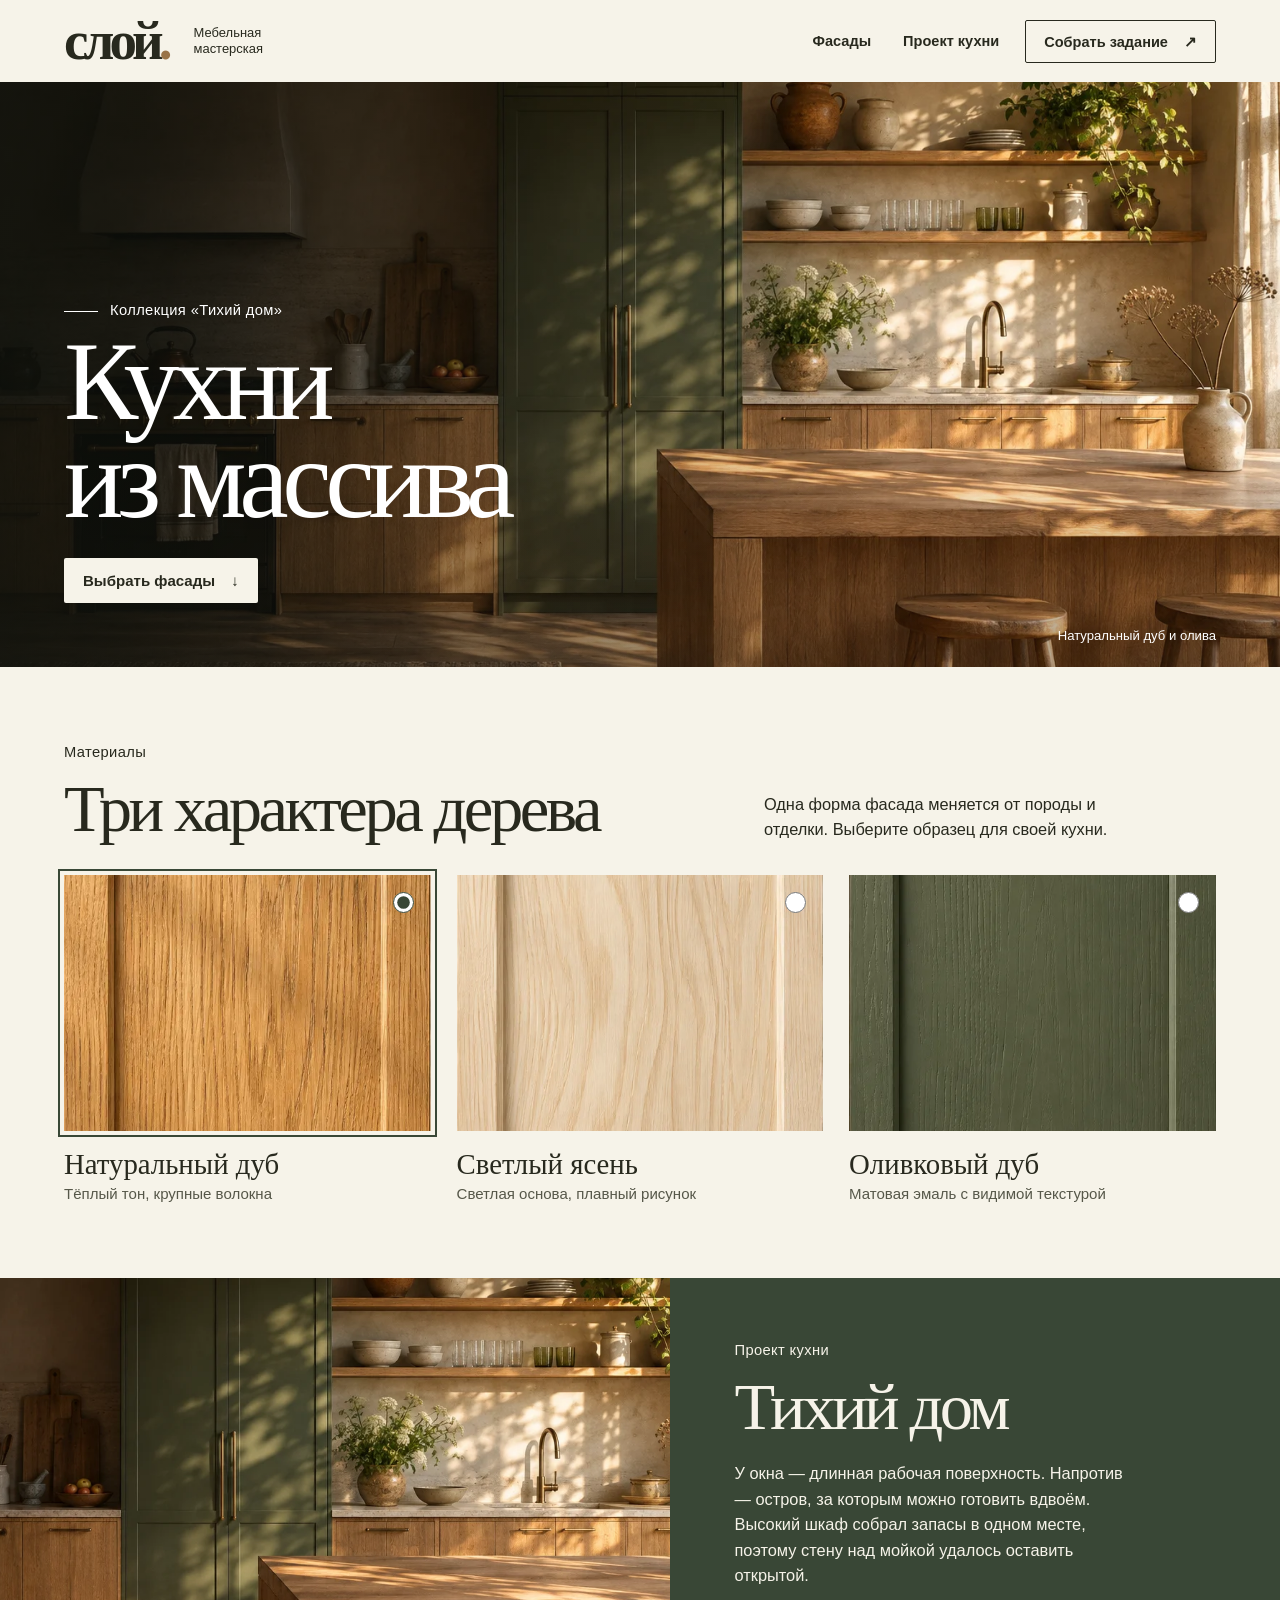
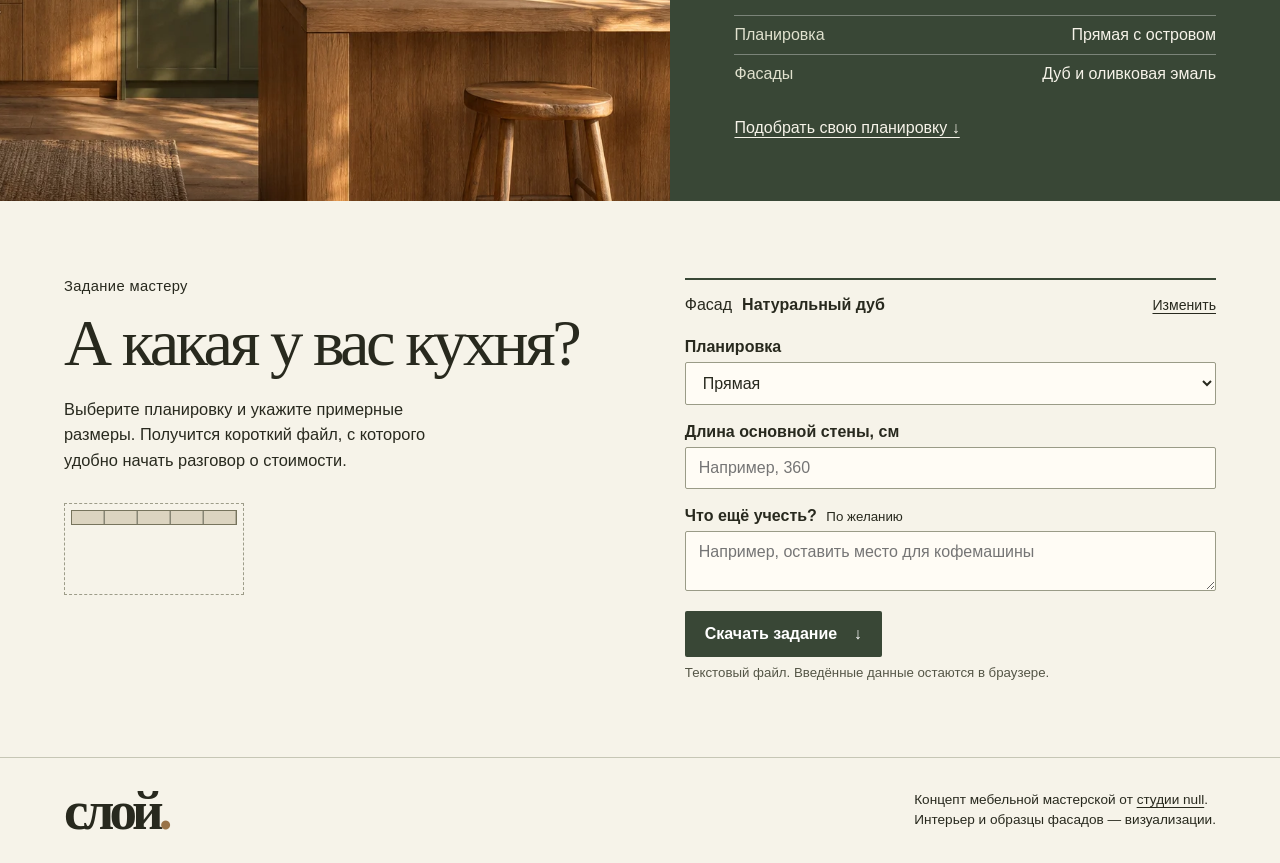
==== sloy/index.html @ 6d9f5748 "Publish Sloy kitchen workshop and link it from the null portfolio" ====
<!doctype html>
<html lang="ru"><head><meta charset="utf-8"><meta name="viewport" content="width=device-width, initial-scale=1"><meta name="theme-color" content="#f6f3e9"><title>Слой — кухни из массива на заказ</title><link rel="stylesheet" href="style.css"><script defer src="brief.js"></script></head>
<body><a class="skip" href="#main">К содержанию</a>
<header><a class="mark" href="#main" aria-label="Слой, главная">слой<span>.</span></a><span class="mast-label">Мебельная мастерская</span><nav aria-label="Разделы сайта"><a href="#fronts">Фасады</a><a href="#project">Проект кухни</a></nav><a class="mast-action" href="#brief">Собрать задание <span aria-hidden="true">↗</span></a></header>
<main id="main"><section class="hero" aria-labelledby="hero-title"><img src="assets/kitchen.webp" alt="Кухня с дубовым островом, оливковым шкафом и открытой полкой" width="1536" height="1024" fetchpriority="high">
<div class="hero-copy"><p class="hero-credit">Коллекция «Тихий дом»</p><h1 id="hero-title">Кухни<br>из массива</h1><a class="hero-link" href="#fronts">Выбрать фасады <span aria-hidden="true">↓</span></a></div><div class="photo-caption">Натуральный дуб и олива</div></section>
<section id="fronts" class="materials"><div class="section-intro"><div><p class="overline">Материалы</p><h2>Три характера дерева</h2></div><p>Одна форма фасада меняется от породы и отделки. Выберите образец для своей кухни.</p></div>
<fieldset class="swatches"><legend class="sr">Фасад для вашего проекта</legend>
<label><input type="radio" name="front" value="Натуральный дуб" checked><span class="sample oak"></span><span class="swatch-title">Натуральный дуб</span><span class="desc">Тёплый тон, крупные волокна</span></label>
<label><input type="radio" name="front" value="Светлый ясень"><span class="sample ash"></span><span class="swatch-title">Светлый ясень</span><span class="desc">Светлая основа, плавный рисунок</span></label>
<label><input type="radio" name="front" value="Оливковый дуб"><span class="sample olive"></span><span class="swatch-title">Оливковый дуб</span><span class="desc">Матовая эмаль с видимой текстурой</span></label>
</fieldset></section>
<section id="project" class="project"><div class="detail-photo" role="img" aria-label="Сочетание дубовой столешницы острова и окрашенного высокого шкафа"></div><div class="project-copy"><p class="overline">Проект кухни</p><h2>Тихий дом</h2><p>У окна — длинная рабочая поверхность. Напротив — остров, за которым можно готовить вдвоём. Высокий шкаф собрал запасы в одном месте, поэтому стену над мойкой удалось оставить открытой.</p><dl><div><dt>Планировка</dt><dd>Прямая с островом</dd></div><div><dt>Фасады</dt><dd>Дуб и оливковая эмаль</dd></div></dl><a href="#brief">Подобрать свою планировку ↓</a></div></section>
<section id="brief" class="brief"><div class="brief-copy"><p class="overline">Задание мастеру</p><h2>А какая у вас кухня?</h2><p>Выберите планировку и укажите примерные размеры. Получится короткий файл, с которого удобно начать разговор о стоимости.</p><div class="plan" aria-hidden="true" data-layout="straight"><i></i><b></b><em></em></div></div>
<form id="kitchen-form"><p class="picked">Фасад <strong id="picked">Натуральный дуб</strong> <a href="#fronts">Изменить</a></p>
<label for="layout">Планировка</label><select id="layout"><option value="straight">Прямая</option><option value="corner">Угловая</option><option value="island">Прямая с островом</option></select>
<label for="length">Длина основной стены, см</label><input id="length" type="number" inputmode="numeric" required min="1" max="9999" step="1" placeholder="Например, 360">
<div id="extra-field" hidden><label for="extra" id="extra-label">Длина второй стены, см</label><input type="number" id="extra" min="1" max="9999" step="1" inputmode="numeric"></div>
<label for="notes">Что ещё учесть? <small>По желанию</small></label><textarea id="notes" maxlength="1500" rows="2" placeholder="Например, оставить место для кофемашины"></textarea>
<button type="submit">Скачать задание <span aria-hidden="true">↓</span></button><small>Текстовый файл. Введённые данные остаются в браузере.</small><p id="status" role="status"></p></form></section></main>
<footer><a class="mark" href="#main">слой<span>.</span></a><p>Концепт мебельной мастерской от <a href="https://yzotop.github.io/null-studio/#sloy">студии null</a>.<br>Интерьер и образцы фасадов — визуализации.</p></footer></body></html>
---- sloy/style.css ----
:root{--paper:#f6f3e9;--ink:#28291e;--green:#394736;--line:#c6c6b5;--side:clamp(20px,5vw,88px);font-family:"Avenir Next","Segoe UI",Arial,sans-serif;color:var(--ink);background:var(--paper)}
*{box-sizing:border-box}body{margin:0}a{color:inherit;text-underline-offset:.24em}.sr,.skip:not(:focus){position:absolute;width:1px;height:1px;overflow:hidden;clip-path:inset(50%)}.skip:focus{position:fixed;background:white;z-index:10;padding:16px}
:focus-visible{outline:3px solid #bf5527;outline-offset:4px}
header,footer{display:flex;align-items:center;gap:26px;padding:14px var(--side)}
header{min-height:82px}.mark,.hero h1,h2,.swatch-title{font-family:"Iowan Old Style","PT Serif",Georgia,serif}
.mark{font-size:clamp(42px,4.3vw,61px);font-weight:700;line-height:.83;text-decoration:none;letter-spacing:-.09em}.mark span{color:#997347}
.mast-label{font-size:.81rem;max-width:95px;line-height:1.2}nav{margin-left:auto;display:flex;gap:clamp(16px,2.5vw,40px)}nav a,.mast-action{font-size:.91rem;font-weight:600;text-decoration:none}
.mast-action{padding:12px 18px;border:1px solid var(--ink);border-radius:2px}.mast-action span,.hero-link span,button span{margin-left:12px}nav a:hover,.mast-action:hover{text-decoration:underline}
.hero{height:clamp(480px,65vh,800px);position:relative;isolation:isolate;overflow:hidden;color:white;background:#514435}
.hero img{position:absolute;z-index:-2;width:100%;height:100%;object-fit:cover;object-position:center 57%}
.hero::before{content:"";position:absolute;inset:0;z-index:-1;background:linear-gradient(90deg,#12150fb3,transparent 68%),linear-gradient(0deg,#13120e55,transparent 35%)}
.hero-copy{height:100%;display:flex;flex-direction:column;align-items:flex-start;justify-content:flex-end;padding:40px var(--side) clamp(35px,5vw,75px)}
.hero-credit,.overline{font-size:.92rem;letter-spacing:.025em;margin:0 0 15px}.hero-credit::before{content:"";display:inline-block;width:34px;height:1px;background:currentColor;vertical-align:middle;margin-right:12px}
.hero h1{font-size:clamp(75px,8.7vw,143px);font-weight:450;line-height:.88;letter-spacing:-.058em;margin:0 0 29px}
.hero-link{background:var(--paper);color:var(--ink);font-size:.94rem;font-weight:650;text-decoration:none;padding:14px 19px;border-radius:2px}
.photo-caption{position:absolute;bottom:24px;right:var(--side);font-size:.82rem}
.materials,.brief{padding:clamp(52px,6vw,90px) var(--side)}.section-intro,.brief{display:grid;grid-template-columns:1.35fr 1fr;align-items:end;gap:7vw}
h2{font-size:clamp(42px,5.2vw,82px);line-height:1.02;letter-spacing:-.052em;font-weight:450;margin:0}
.section-intro>p,.project-copy>p:not(.overline),.brief-copy>p:not(.overline){font-size:clamp(16px,1.28vw,20px);line-height:1.56;max-width:43ch;margin:0}
.swatches{padding:0;border:0;display:grid;grid-template-columns:repeat(3,minmax(0,1fr));gap:clamp(12px,2vw,36px);margin:32px 0 0;min-width:0}.swatches label{position:relative;cursor:pointer}
.swatches input{position:absolute;right:14px;top:14px;width:21px;height:21px;accent-color:var(--green);z-index:1}
.sample{display:block;height:clamp(150px,20vw,335px);background-image:url(assets/fronts.webp);background-size:300% auto;background-repeat:no-repeat;background-color:#c9a579}
.oak{background-position:left 39%}.ash{background-position:center 39%}.olive{background-position:right 39%}
.swatches input:checked+.sample{outline:2px solid var(--green);outline-offset:4px}.swatch-title,.desc{display:block}.swatch-title{font-size:clamp(23px,2.25vw,37px);line-height:1.14;margin:17px 0 4px}.desc{font-size:.94rem;color:#565749}
.project{display:grid;grid-template-columns:1.1fr 1fr;background:var(--green);color:var(--paper)}.detail-photo{background:url(assets/kitchen.webp) 71% 80% / 165% auto no-repeat;background-color:#8c795b;min-height:430px}
.project-copy{padding:clamp(35px,5vw,90px)}.project-copy h2,.brief-copy h2{margin-bottom:20px}
dl{margin:26px 0}dl div{border-top:1px solid #ffffff55;padding:10px 0;display:flex;align-items:baseline;justify-content:space-between;gap:10px}dt{color:#e0e1ce}dd{margin:0;text-align:right}
.brief{align-items:start;grid-template-columns:1fr 1fr}.plan{width:180px;height:92px;margin:30px 0 0;border:1px dashed #9d9c89;position:relative}.plan i,.plan b,.plan em{position:absolute;background:#c9bd9f;border:1px solid #77745d}.plan i{top:6px;left:6px;right:6px;height:15px;background:repeating-linear-gradient(90deg,#dcd4c0 0 31px,#888675 32px 33px)}.plan b,.plan em{display:none}.plan[data-layout=corner] b{display:block;top:20px;left:6px;width:17px;height:60px}.plan[data-layout=island] em{display:block;top:46px;left:50px;width:80px;height:23px}
form{border-top:2px solid var(--green);padding-top:16px}.picked{display:flex;align-items:baseline;gap:10px;flex-wrap:wrap;margin:0 0 24px}.picked a{margin-left:auto;font-size:.88rem}
form label{display:block;font-weight:600;margin:18px 0 6px}form label small{margin-left:5px;font-weight:400}input,select,textarea,button{font:inherit}form input,select,textarea{width:100%;padding:11px 13px;background:#fffcf5;color:var(--ink);border:1px solid #9a9b87;border-radius:2px}textarea{resize:vertical}button{border:0;border-radius:2px;background:var(--green);color:white;padding:14px 20px;cursor:pointer;font-weight:600;margin:16px 0 8px}form>small{display:block;font-size:.83rem;color:#555647}#status:empty{display:none}
footer{justify-content:space-between;border-top:1px solid var(--line);padding-block:30px}footer p{margin:0;font-size:.85rem;line-height:1.5}
@media(max-width:760px){header{min-height:65px;gap:14px}.mast-action{margin-left:auto}nav{display:none}.hero{height:clamp(440px,62svh,540px)}.hero-copy{padding-bottom:42px}.hero img{object-position:52% center}.photo-caption{display:none}.section-intro,.project,.brief{grid-template-columns:1fr;gap:18px}.swatches{gap:12px}.swatch-title{font-size:22px}.desc{font-size:.83rem}.project{gap:0}.detail-photo{min-height:280px}.project-copy{padding:32px var(--side)}.brief{gap:26px}.plan{display:none}.section-intro>p{max-width:50ch}}
@media(max-width:520px){.swatches{grid-template-columns:1fr;gap:22px}.swatches label{display:grid;grid-template-columns:99px 1fr;column-gap:18px;align-content:center;align-items:center;min-height:92px;padding-right:32px}.sample{height:90px;grid-row:1/3;background-size:300% auto}.swatch-title{align-self:end;margin:0 0 5px}.desc{align-self:start}.swatches input{right:1px;top:34px;margin:0}.mast-label{max-width:80px;font-size:.7rem}.mast-action{padding:10px;font-size:.8rem}.mast-action span{margin-left:2px}footer{align-items:start;gap:20px}footer p{font-size:.74rem}}
@media(max-width:350px){.mast-label{display:none}.hero h1{font-size:66px}}
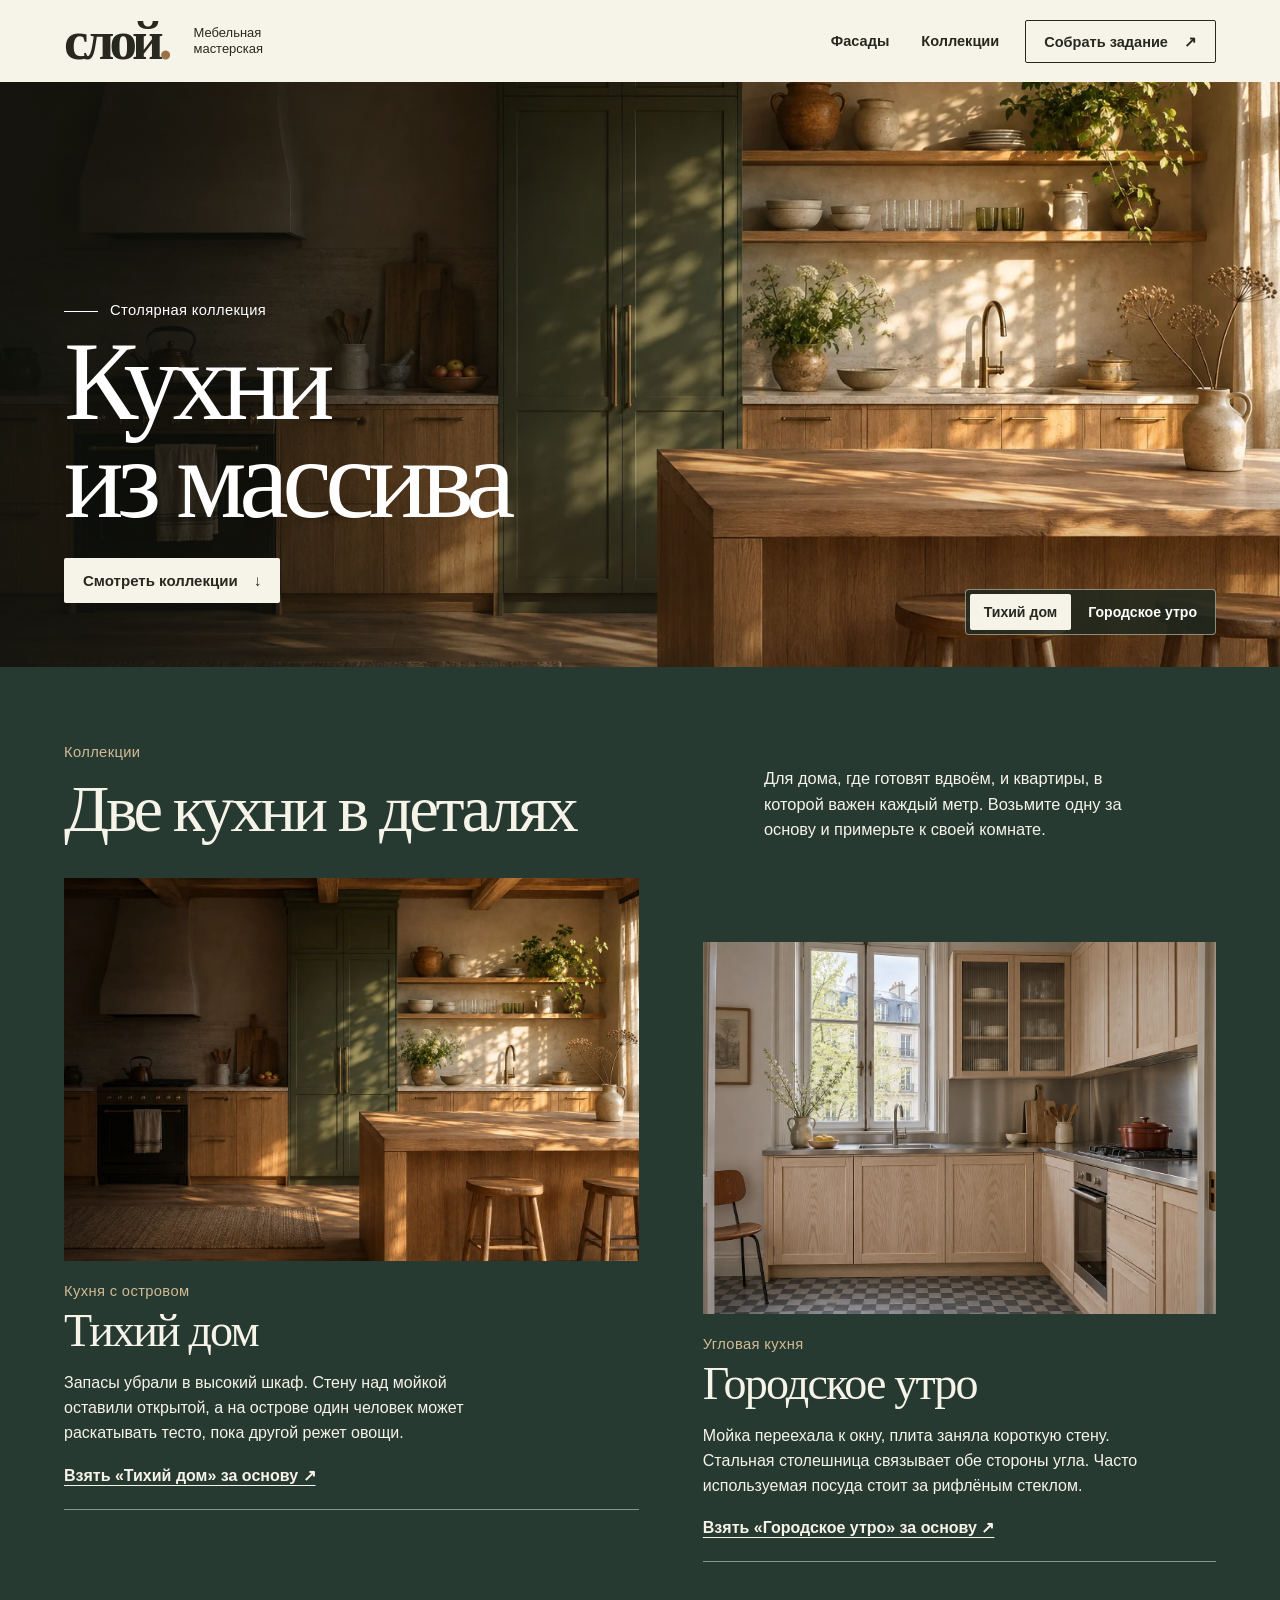
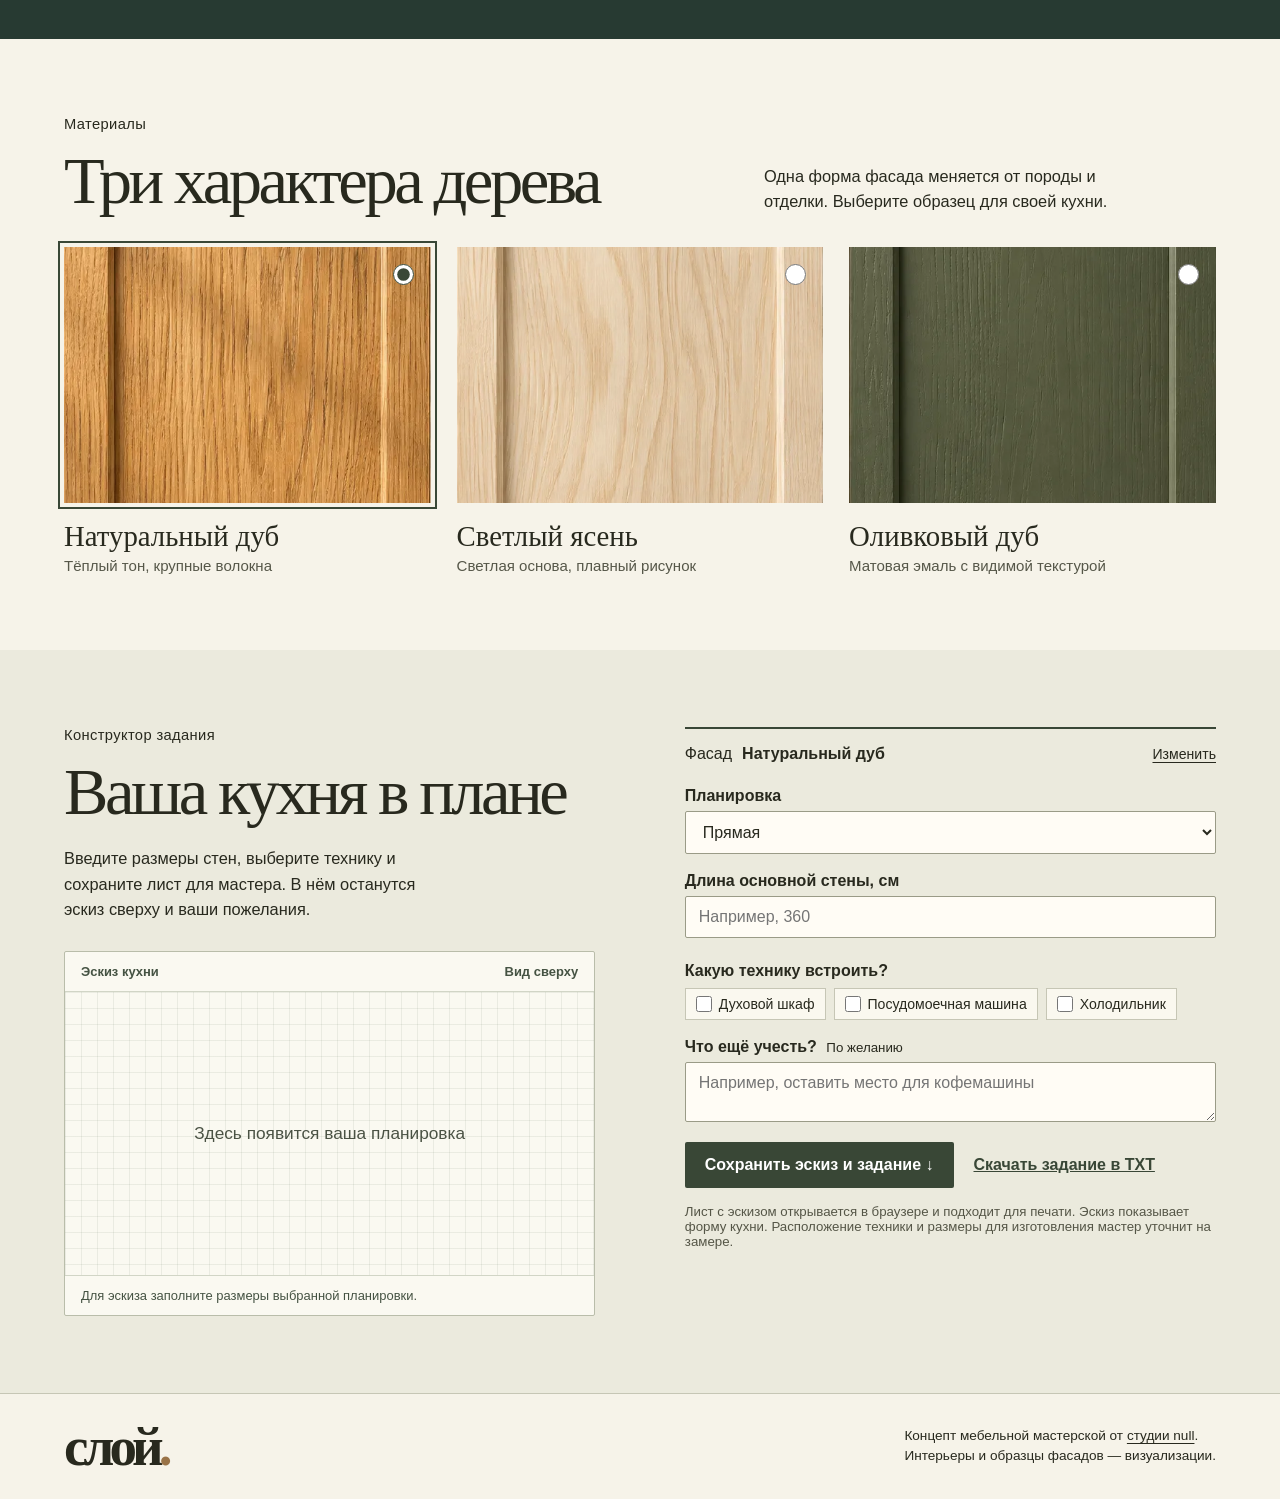
==== commit 799d623a: "Publish Sloy collections and interactive kitchen sketches" ====
--- a/sloy/index.html
+++ b/sloy/index.html
@@ -1,21 +1,39 @@
 <!doctype html>
-<html lang="ru"><head><meta charset="utf-8"><meta name="viewport" content="width=device-width, initial-scale=1"><meta name="theme-color" content="#f6f3e9"><title>Слой — кухни из массива на заказ</title><link rel="stylesheet" href="style.css"><script defer src="brief.js"></script></head>
+<html lang="ru"><head><meta charset="utf-8"><meta name="viewport" content="width=device-width, initial-scale=1"><meta name="theme-color" content="#f6f3e9"><title>Слой — кухни из массива на заказ</title><link rel="stylesheet" href="style.css?v=2"><script defer src="brief.js?v=2"></script></head>
 <body><a class="skip" href="#main">К содержанию</a>
-<header><a class="mark" href="#main" aria-label="Слой, главная">слой<span>.</span></a><span class="mast-label">Мебельная мастерская</span><nav aria-label="Разделы сайта"><a href="#fronts">Фасады</a><a href="#project">Проект кухни</a></nav><a class="mast-action" href="#brief">Собрать задание <span aria-hidden="true">↗</span></a></header>
+<header><a class="mark" href="#main" aria-label="Слой, главная">слой<span>.</span></a><span class="mast-label">Мебельная мастерская</span><nav aria-label="Разделы сайта"><a href="#fronts">Фасады</a><a href="#project">Коллекции</a></nav><a class="mast-action" href="#brief">Собрать задание <span aria-hidden="true">↗</span></a></header>
 <main id="main"><section class="hero" aria-labelledby="hero-title"><img src="assets/kitchen.webp" alt="Кухня с дубовым островом, оливковым шкафом и открытой полкой" width="1536" height="1024" fetchpriority="high">
-<div class="hero-copy"><p class="hero-credit">Коллекция «Тихий дом»</p><h1 id="hero-title">Кухни<br>из массива</h1><a class="hero-link" href="#fronts">Выбрать фасады <span aria-hidden="true">↓</span></a></div><div class="photo-caption">Натуральный дуб и олива</div></section>
+<div class="hero-copy"><p class="hero-credit">Столярная коллекция</p><h1 id="hero-title">Кухни<br>из массива</h1>
+<a class="hero-link" href="#project">Смотреть коллекции <span aria-hidden="true">↓</span></a></div>
+<div class="photo-switch" role="group" aria-label="Интерьер на обложке">
+<button type="button" data-view="country" aria-pressed="true">Тихий дом</button>
+<button type="button" data-view="city" aria-pressed="false">Городское утро</button></div></section>
+<section id="project" class="lookbook"><div class="section-intro"><div><p class="overline">Коллекции</p><h2>Две кухни в деталях</h2></div><p>Для дома, где готовят вдвоём, и квартиры, в которой важен каждый метр. Возьмите одну за основу и примерьте к своей комнате.</p></div>
+<div class="folios">
+<article class="folio" data-project="country" data-layout="island" data-finish="Натуральный дуб" data-wall="420" data-return="180">
+<img src="assets/kitchen.webp" loading="lazy" width="1536" height="1024" alt="Длинная дубовая кухня с островом и высоким оливковым шкафом">
+<div class="folio-copy"><p class="overline">Кухня с островом</p><h3>Тихий дом</h3><p>Запасы убрали в высокий шкаф. Стену над мойкой оставили открытой, а на острове один человек может раскатывать тесто, пока другой режет овощи.</p><a class="use-project" href="#brief">Взять «Тихий дом» за основу ↗</a></div></article>
+<article class="folio" data-project="city" data-layout="corner" data-finish="Светлый ясень" data-wall="280" data-return="190">
+<img src="assets/city.webp" loading="lazy" width="1536" height="1024" alt="Угловая кухня из светлого ясеня со стальной столешницей и мойкой у окна">
+<div class="folio-copy"><p class="overline">Угловая кухня</p><h3>Городское утро</h3><p>Мойка переехала к окну, плита заняла короткую стену. Стальная столешница связывает обе стороны угла. Часто используемая посуда стоит за рифлёным стеклом.</p><a class="use-project" href="#brief">Взять «Городское утро» за основу ↗</a></div></article>
+</div></section>
 <section id="fronts" class="materials"><div class="section-intro"><div><p class="overline">Материалы</p><h2>Три характера дерева</h2></div><p>Одна форма фасада меняется от породы и отделки. Выберите образец для своей кухни.</p></div>
 <fieldset class="swatches"><legend class="sr">Фасад для вашего проекта</legend>
 <label><input type="radio" name="front" value="Натуральный дуб" checked><span class="sample oak"></span><span class="swatch-title">Натуральный дуб</span><span class="desc">Тёплый тон, крупные волокна</span></label>
 <label><input type="radio" name="front" value="Светлый ясень"><span class="sample ash"></span><span class="swatch-title">Светлый ясень</span><span class="desc">Светлая основа, плавный рисунок</span></label>
 <label><input type="radio" name="front" value="Оливковый дуб"><span class="sample olive"></span><span class="swatch-title">Оливковый дуб</span><span class="desc">Матовая эмаль с видимой текстурой</span></label>
 </fieldset></section>
-<section id="project" class="project"><div class="detail-photo" role="img" aria-label="Сочетание дубовой столешницы острова и окрашенного высокого шкафа"></div><div class="project-copy"><p class="overline">Проект кухни</p><h2>Тихий дом</h2><p>У окна — длинная рабочая поверхность. Напротив — остров, за которым можно готовить вдвоём. Высокий шкаф собрал запасы в одном месте, поэтому стену над мойкой удалось оставить открытой.</p><dl><div><dt>Планировка</dt><dd>Прямая с островом</dd></div><div><dt>Фасады</dt><dd>Дуб и оливковая эмаль</dd></div></dl><a href="#brief">Подобрать свою планировку ↓</a></div></section>
-<section id="brief" class="brief"><div class="brief-copy"><p class="overline">Задание мастеру</p><h2>А какая у вас кухня?</h2><p>Выберите планировку и укажите примерные размеры. Получится короткий файл, с которого удобно начать разговор о стоимости.</p><div class="plan" aria-hidden="true" data-layout="straight"><i></i><b></b><em></em></div></div>
-<form id="kitchen-form"><p class="picked">Фасад <strong id="picked">Натуральный дуб</strong> <a href="#fronts">Изменить</a></p>
+<section id="brief" class="brief"><div class="brief-copy"><p class="overline">Конструктор задания</p><h2>Ваша кухня в плане</h2><p>Введите размеры стен, выберите технику и сохраните лист для мастера. В нём останутся эскиз сверху и ваши пожелания.</p>
+<figure class="drawing" id="sketch"><div class="drawing-head"><span>Эскиз кухни</span><span>Вид сверху</span></div>
+<svg id="drawing" viewBox="0 0 460 246" xmlns="http://www.w3.org/2000/svg" role="img" aria-label="Схема выбранной планировки"></svg><figcaption id="plan-caption">Введите длину основной стены.</figcaption></figure></div>
+<form id="kitchen-form"><p id="origin" hidden></p><p class="picked">Фасад <strong id="picked">Натуральный дуб</strong> <a href="#fronts">Изменить</a></p>
 <label for="layout">Планировка</label><select id="layout"><option value="straight">Прямая</option><option value="corner">Угловая</option><option value="island">Прямая с островом</option></select>
 <label for="length">Длина основной стены, см</label><input id="length" type="number" inputmode="numeric" required min="1" max="9999" step="1" placeholder="Например, 360">
 <div id="extra-field" hidden><label for="extra" id="extra-label">Длина второй стены, см</label><input type="number" id="extra" min="1" max="9999" step="1" inputmode="numeric"></div>
+<fieldset class="equipment"><legend>Какую технику встроить?</legend>
+<label><input type="checkbox" name="equipment" value="Духовой шкаф">Духовой шкаф</label>
+<label><input type="checkbox" name="equipment" value="Посудомоечная машина">Посудомоечная машина</label>
+<label><input type="checkbox" name="equipment" value="Холодильник">Холодильник</label></fieldset>
 <label for="notes">Что ещё учесть? <small>По желанию</small></label><textarea id="notes" maxlength="1500" rows="2" placeholder="Например, оставить место для кофемашины"></textarea>
-<button type="submit">Скачать задание <span aria-hidden="true">↓</span></button><small>Текстовый файл. Введённые данные остаются в браузере.</small><p id="status" role="status"></p></form></section></main>
-<footer><a class="mark" href="#main">слой<span>.</span></a><p>Концепт мебельной мастерской от <a href="https://yzotop.github.io/null-studio/#sloy">студии null</a>.<br>Интерьер и образцы фасадов — визуализации.</p></footer></body></html>
+<a class="see-plan" href="#sketch">Посмотреть эскиз ↑</a><div class="exports"><button type="submit" value="sheet">Сохранить эскиз и задание ↓</button><button type="submit" class="text-export" value="text">Скачать задание в TXT</button></div><small>Лист с эскизом открывается в браузере и подходит для печати. Эскиз показывает форму кухни. Расположение техники и размеры для изготовления мастер уточнит на замере.</small><p id="status" role="status"></p></form></section></main>
+<footer><a class="mark" href="#main">слой<span>.</span></a><p>Концепт мебельной мастерской от <a href="https://yzotop.github.io/null-studio/#sloy">студии null</a>.<br>Интерьеры и образцы фасадов — визуализации.</p></footer></body></html>
--- a/sloy/style.css
+++ b/sloy/style.css
@@ -22,13 +22,43 @@
 .sample{display:block;height:clamp(150px,20vw,335px);background-image:url(assets/fronts.webp);background-size:300% auto;background-repeat:no-repeat;background-color:#c9a579}
 .oak{background-position:left 39%}.ash{background-position:center 39%}.olive{background-position:right 39%}
 .swatches input:checked+.sample{outline:2px solid var(--green);outline-offset:4px}.swatch-title,.desc{display:block}.swatch-title{font-size:clamp(23px,2.25vw,37px);line-height:1.14;margin:17px 0 4px}.desc{font-size:.94rem;color:#565749}
-.project{display:grid;grid-template-columns:1.1fr 1fr;background:var(--green);color:var(--paper)}.detail-photo{background:url(assets/kitchen.webp) 71% 80% / 165% auto no-repeat;background-color:#8c795b;min-height:430px}
-.project-copy{padding:clamp(35px,5vw,90px)}.project-copy h2,.brief-copy h2{margin-bottom:20px}
-dl{margin:26px 0}dl div{border-top:1px solid #ffffff55;padding:10px 0;display:flex;align-items:baseline;justify-content:space-between;gap:10px}dt{color:#e0e1ce}dd{margin:0;text-align:right}
-.brief{align-items:start;grid-template-columns:1fr 1fr}.plan{width:180px;height:92px;margin:30px 0 0;border:1px dashed #9d9c89;position:relative}.plan i,.plan b,.plan em{position:absolute;background:#c9bd9f;border:1px solid #77745d}.plan i{top:6px;left:6px;right:6px;height:15px;background:repeating-linear-gradient(90deg,#dcd4c0 0 31px,#888675 32px 33px)}.plan b,.plan em{display:none}.plan[data-layout=corner] b{display:block;top:20px;left:6px;width:17px;height:60px}.plan[data-layout=island] em{display:block;top:46px;left:50px;width:80px;height:23px}
+.brief{align-items:start;grid-template-columns:1fr 1fr}.brief-copy h2{margin-bottom:20px}
 form{border-top:2px solid var(--green);padding-top:16px}.picked{display:flex;align-items:baseline;gap:10px;flex-wrap:wrap;margin:0 0 24px}.picked a{margin-left:auto;font-size:.88rem}
 form label{display:block;font-weight:600;margin:18px 0 6px}form label small{margin-left:5px;font-weight:400}input,select,textarea,button{font:inherit}form input,select,textarea{width:100%;padding:11px 13px;background:#fffcf5;color:var(--ink);border:1px solid #9a9b87;border-radius:2px}textarea{resize:vertical}button{border:0;border-radius:2px;background:var(--green);color:white;padding:14px 20px;cursor:pointer;font-weight:600;margin:16px 0 8px}form>small{display:block;font-size:.83rem;color:#555647}#status:empty{display:none}
 footer{justify-content:space-between;border-top:1px solid var(--line);padding-block:30px}footer p{margin:0;font-size:.85rem;line-height:1.5}
-@media(max-width:760px){header{min-height:65px;gap:14px}.mast-action{margin-left:auto}nav{display:none}.hero{height:clamp(440px,62svh,540px)}.hero-copy{padding-bottom:42px}.hero img{object-position:52% center}.photo-caption{display:none}.section-intro,.project,.brief{grid-template-columns:1fr;gap:18px}.swatches{gap:12px}.swatch-title{font-size:22px}.desc{font-size:.83rem}.project{gap:0}.detail-photo{min-height:280px}.project-copy{padding:32px var(--side)}.brief{gap:26px}.plan{display:none}.section-intro>p{max-width:50ch}}
+@media(max-width:760px){header{min-height:65px;gap:14px}.mast-action{margin-left:auto}nav{display:none}.hero{height:clamp(440px,62svh,540px)}.hero-copy{padding-bottom:42px}.hero img{object-position:52% center}.photo-caption{display:none}.section-intro,.brief{grid-template-columns:1fr;gap:18px}.swatches{gap:12px}.swatch-title{font-size:22px}.desc{font-size:.83rem}.brief{gap:26px}.section-intro>p{max-width:50ch}}
 @media(max-width:520px){.swatches{grid-template-columns:1fr;gap:22px}.swatches label{display:grid;grid-template-columns:99px 1fr;column-gap:18px;align-content:center;align-items:center;min-height:92px;padding-right:32px}.sample{height:90px;grid-row:1/3;background-size:300% auto}.swatch-title{align-self:end;margin:0 0 5px}.desc{align-self:start}.swatches input{right:1px;top:34px;margin:0}.mast-label{max-width:80px;font-size:.7rem}.mast-action{padding:10px;font-size:.8rem}.mast-action span{margin-left:2px}footer{align-items:start;gap:20px}footer p{font-size:.74rem}}
 @media(max-width:350px){.mast-label{display:none}.hero h1{font-size:66px}}
+
+/* Интерьеры мастерской */
+.photo-switch{position:absolute;right:var(--side);bottom:32px;display:flex;gap:3px;padding:4px;border:1px solid #f4f1dc80;background:#21291fdd;border-radius:4px}
+.photo-switch button{font-weight:550;font-size:.88rem;margin:0;padding:10px 14px;color:white;background:transparent}
+.photo-switch button[aria-pressed=true]{color:var(--ink);background:var(--paper)}
+.lookbook{padding:clamp(50px,6vw,88px) var(--side);background:#273a32;color:#f6f3e9}
+.lookbook .overline{color:#d0bb95}
+.folios{display:grid;grid-template-columns:1.12fr 1fr;align-items:start;gap:clamp(25px,5vw,90px);margin-top:35px}
+.folio:nth-child(2){padding-top:clamp(24px,5vw,80px)}
+.folio img{display:block;width:100%;height:auto;aspect-ratio:1.5;object-fit:cover}
+.folio:nth-child(2) img{aspect-ratio:1.38}
+.folio-copy{padding-top:22px;border-bottom:1px solid #89958c;padding-bottom:24px}
+.folio-copy h3{font:normal clamp(30px,3.6vw,57px)/1.05 Georgia,serif;letter-spacing:-.04em;margin:0 0 14px}
+.folio-copy p:not(.overline){line-height:1.55;max-width:51ch;margin-bottom:20px}
+.folio-copy .overline{margin-bottom:8px}
+.folio-copy a{font-weight:650;text-decoration-thickness:1px}
+.brief{background:#ebeadd}
+.drawing{margin:28px 0 0;background-color:#faf9f1;border:1px solid #b9bdaa;border-radius:2px}
+.drawing-head,.drawing figcaption{padding:12px 16px;font-size:.81rem;color:#455343}
+.drawing-head{display:flex;justify-content:space-between;border-bottom:1px solid #d1d5c6;font-weight:600}
+.drawing svg{width:100%;display:block;background-image:linear-gradient(#81917e22 1px,transparent 1px),linear-gradient(90deg,#81917e22 1px,transparent 1px);background-size:16px 16px}
+.drawing figcaption{border-top:1px solid #d1d5c6}
+#origin{color:#3c5038;font-weight:600}
+.equipment{border:0;margin:24px 0 10px;padding:0;display:flex;flex-wrap:wrap;gap:8px}
+.equipment legend{font-weight:600;margin-bottom:8px;padding:0}
+.equipment label{display:inline-flex;align-items:center;gap:7px;margin:0;border:1px solid var(--line);padding:7px 10px;font-size:.88rem;font-weight:500;background:#faf8ef;cursor:pointer}
+.equipment label:has(:checked){border-color:var(--green);background:#dce3d1}
+.equipment input{width:16px;height:16px;margin:0;accent-color:var(--green)}
+.exports{display:flex;flex-wrap:wrap;align-items:center;gap:5px 20px;margin:16px 0}
+.exports button{margin:0}.text-export{color:var(--green);background:transparent;text-decoration:underline;padding-inline:0}
+@media(max-width:760px){.hero-copy{padding-bottom:90px}.photo-switch{right:auto;left:var(--side);bottom:19px}.folios{grid-template-columns:1fr}.folio:nth-child(2){padding-top:0}.folio:nth-child(2) img{aspect-ratio:1.5}.lookbook .section-intro{gap:16px}.drawing{margin-top:18px}}
+
+.see-plan{display:none}@media(max-width:760px){.see-plan{display:inline-block;margin-top:12px}}
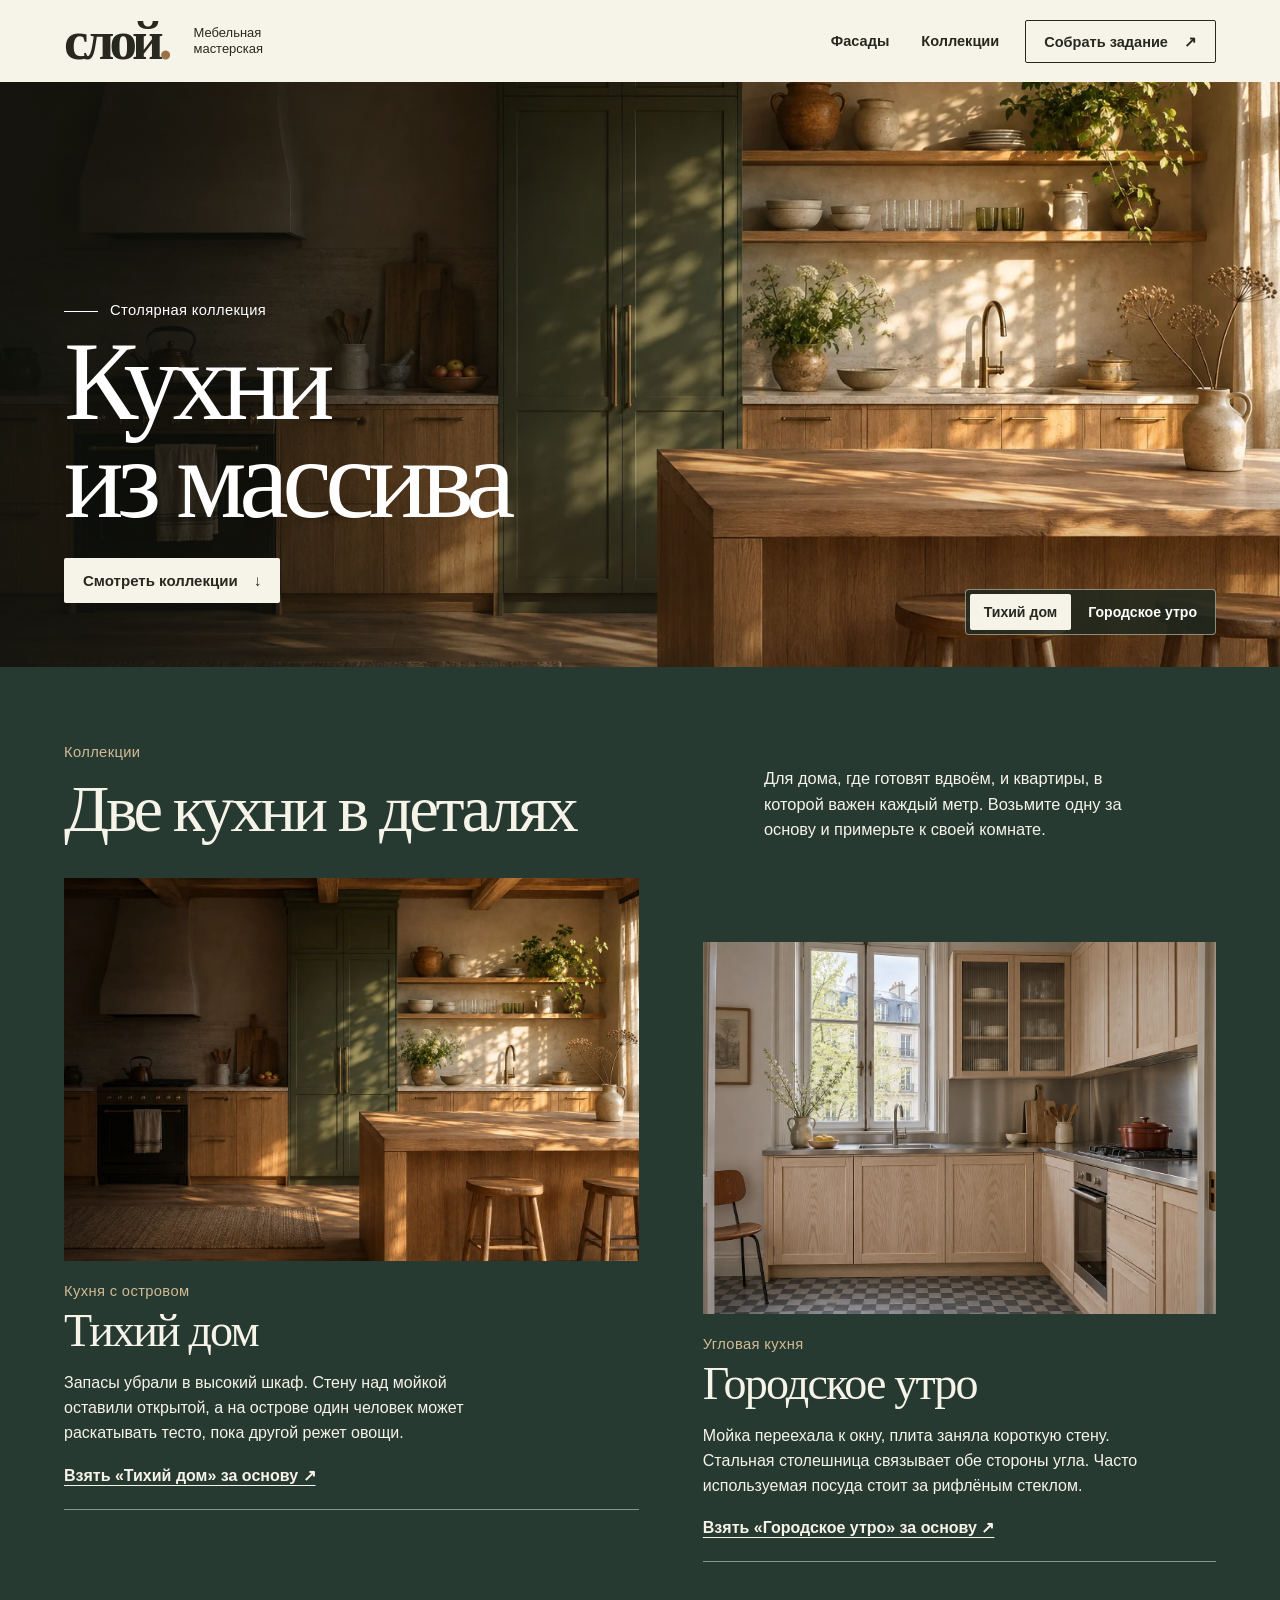
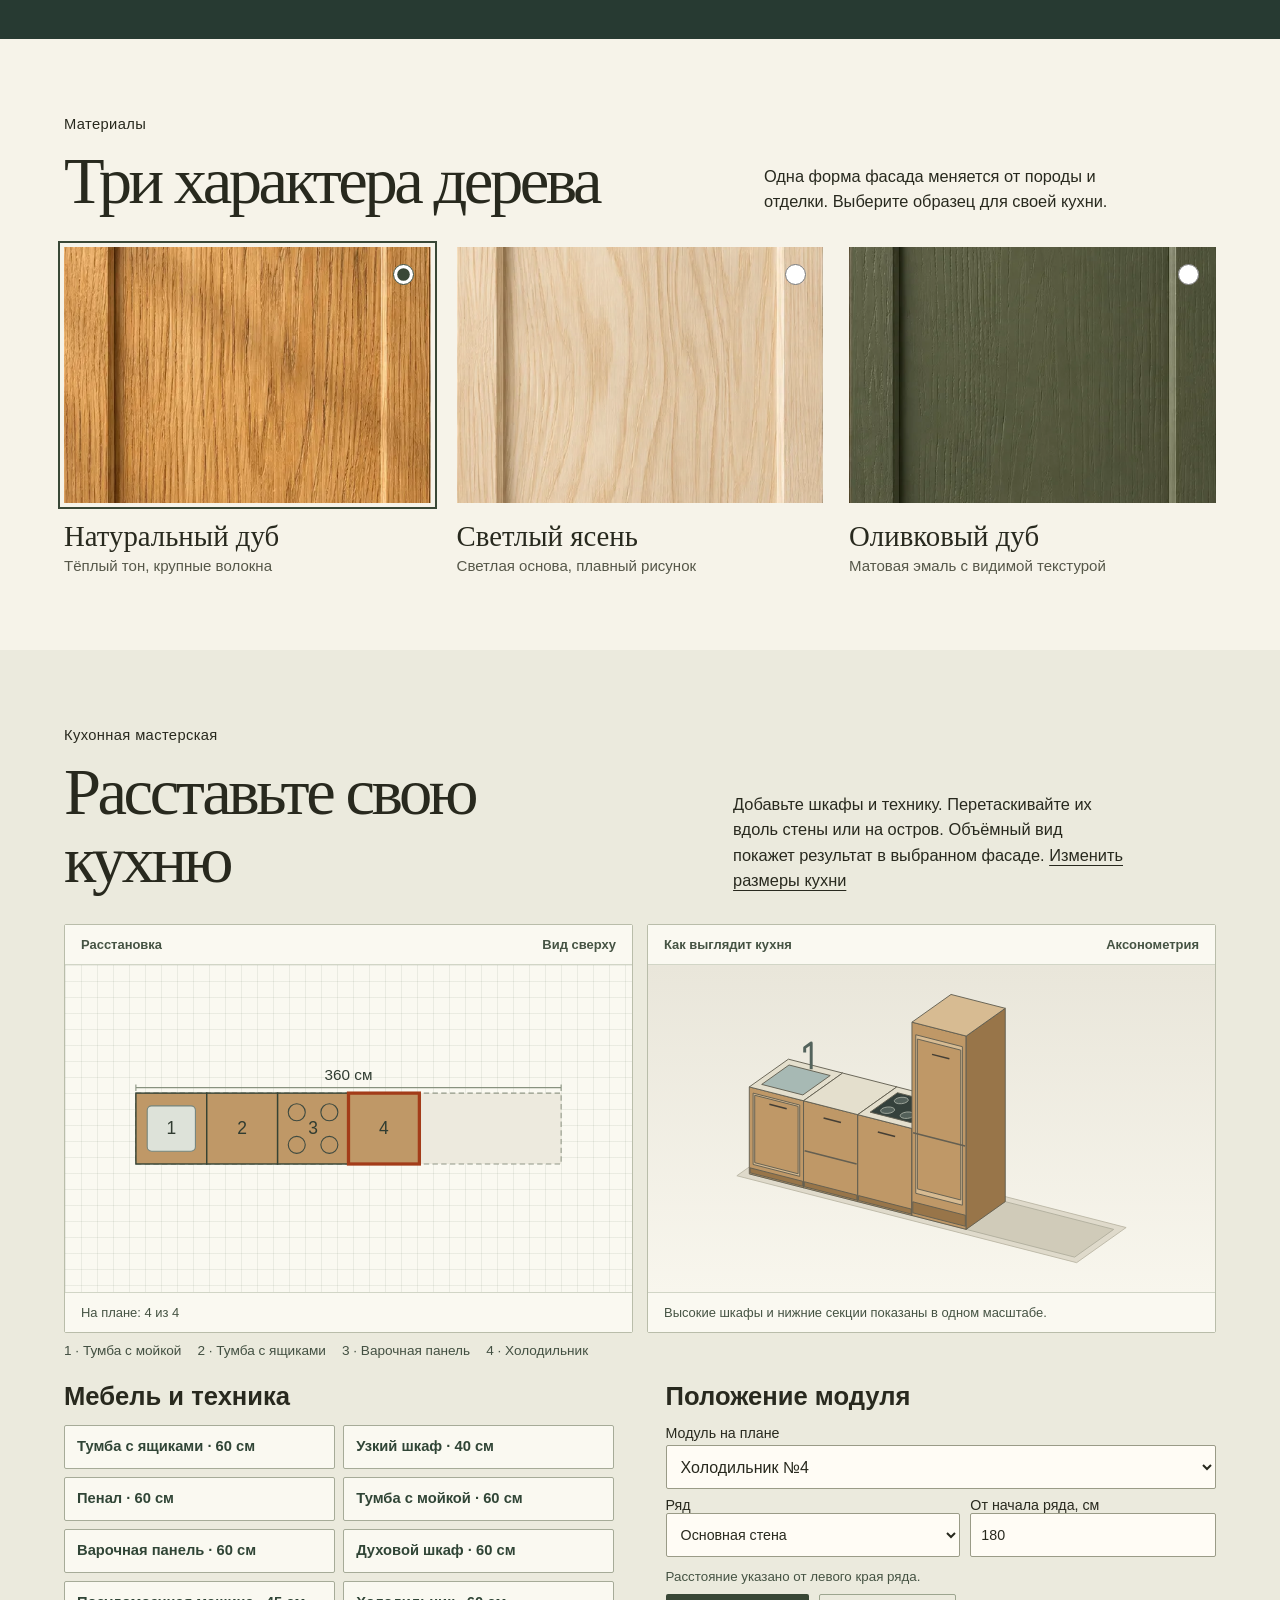
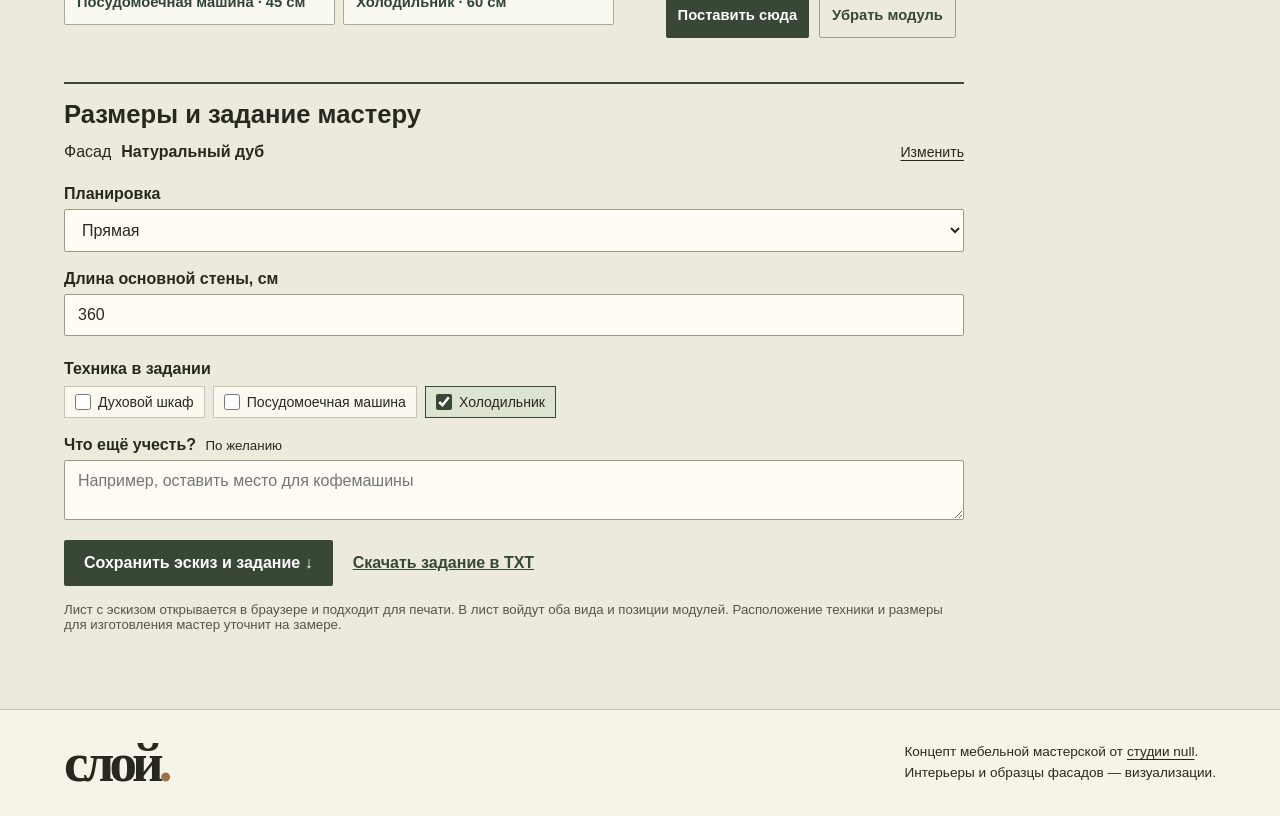
==== commit 9a72fde6: "Publish cabinet and appliance layout planner for Sloy" ====
--- a/sloy/index.html
+++ b/sloy/index.html
@@ -1,5 +1,5 @@
 <!doctype html>
-<html lang="ru"><head><meta charset="utf-8"><meta name="viewport" content="width=device-width, initial-scale=1"><meta name="theme-color" content="#f6f3e9"><title>Слой — кухни из массива на заказ</title><link rel="stylesheet" href="style.css?v=2"><script defer src="brief.js?v=2"></script></head>
+<html lang="ru"><head><meta charset="utf-8"><meta name="viewport" content="width=device-width, initial-scale=1"><meta name="theme-color" content="#f6f3e9"><title>Слой — кухни из массива на заказ</title><link rel="stylesheet" href="style.css?v=3"><script defer src="planner.js?v=3"></script><script defer src="brief.js?v=3"></script></head>
 <body><a class="skip" href="#main">К содержанию</a>
 <header><a class="mark" href="#main" aria-label="Слой, главная">слой<span>.</span></a><span class="mast-label">Мебельная мастерская</span><nav aria-label="Разделы сайта"><a href="#fronts">Фасады</a><a href="#project">Коллекции</a></nav><a class="mast-action" href="#brief">Собрать задание <span aria-hidden="true">↗</span></a></header>
 <main id="main"><section class="hero" aria-labelledby="hero-title"><img src="assets/kitchen.webp" alt="Кухня с дубовым островом, оливковым шкафом и открытой полкой" width="1536" height="1024" fetchpriority="high">
@@ -23,17 +23,24 @@
 <label><input type="radio" name="front" value="Светлый ясень"><span class="sample ash"></span><span class="swatch-title">Светлый ясень</span><span class="desc">Светлая основа, плавный рисунок</span></label>
 <label><input type="radio" name="front" value="Оливковый дуб"><span class="sample olive"></span><span class="swatch-title">Оливковый дуб</span><span class="desc">Матовая эмаль с видимой текстурой</span></label>
 </fieldset></section>
-<section id="brief" class="brief"><div class="brief-copy"><p class="overline">Конструктор задания</p><h2>Ваша кухня в плане</h2><p>Введите размеры стен, выберите технику и сохраните лист для мастера. В нём останутся эскиз сверху и ваши пожелания.</p>
-<figure class="drawing" id="sketch"><div class="drawing-head"><span>Эскиз кухни</span><span>Вид сверху</span></div>
-<svg id="drawing" viewBox="0 0 460 246" xmlns="http://www.w3.org/2000/svg" role="img" aria-label="Схема выбранной планировки"></svg><figcaption id="plan-caption">Введите длину основной стены.</figcaption></figure></div>
-<form id="kitchen-form"><p id="origin" hidden></p><p class="picked">Фасад <strong id="picked">Натуральный дуб</strong> <a href="#fronts">Изменить</a></p>
+<section id="brief" class="brief studio-planner"><div class="brief-copy"><p class="overline">Кухонная мастерская</p><h2>Расставьте свою кухню</h2><p>Добавьте шкафы и технику. Перетаскивайте их вдоль стены или на остров. Объёмный вид покажет результат в выбранном фасаде. <a href="#kitchen-form">Изменить размеры кухни</a></p></div>
+<div id="sketch" class="boards">
+<figure class="drawing"><div class="drawing-head"><strong>Расстановка</strong><span>Вид сверху</span></div><svg id="drawing" viewBox="0 0 520 300" xmlns="http://www.w3.org/2000/svg" role="img" aria-label="Интерактивная расстановка кухонных модулей"></svg><figcaption id="plan-caption"></figcaption></figure>
+<figure class="drawing volume"><div class="drawing-head"><strong>Как выглядит кухня</strong><span>Аксонометрия</span></div><svg id="volume" viewBox="0 0 520 300" xmlns="http://www.w3.org/2000/svg" role="img" aria-label="Объёмный вид вашей расстановки"></svg><figcaption>Высокие шкафы и нижние секции показаны в одном масштабе.</figcaption></figure></div>
+<div class="plan-key" id="plan-key" aria-label="Номера на плане"></div>
+<div class="module-controls"><div><h3>Мебель и техника</h3><div class="palette" id="palette"></div></div>
+<div class="inspector"><h3>Положение модуля</h3><label for="module-list">Модуль на плане</label><select id="module-list"></select>
+<div class="pos-fields"><label>Ряд<select id="rail"></select></label><label>От начала ряда, см<input id="offset" type="number" min="0" step="1" inputmode="numeric"></label></div>
+<small id="row-origin"></small><div class="tool-actions"><button type="button" id="place">Поставить сюда</button><button type="button" id="remove">Убрать модуль</button></div>
+<p id="placement-info" role="status"></p></div></div>
+<form id="kitchen-form"><h3>Размеры и задание мастеру</h3><p id="origin" hidden></p><p class="picked">Фасад <strong id="picked">Натуральный дуб</strong> <a href="#fronts">Изменить</a></p>
 <label for="layout">Планировка</label><select id="layout"><option value="straight">Прямая</option><option value="corner">Угловая</option><option value="island">Прямая с островом</option></select>
-<label for="length">Длина основной стены, см</label><input id="length" type="number" inputmode="numeric" required min="1" max="9999" step="1" placeholder="Например, 360">
+<label for="length">Длина основной стены, см</label><input id="length" type="number" inputmode="numeric" required min="1" max="9999" step="1" value="360" placeholder="Например, 360">
 <div id="extra-field" hidden><label for="extra" id="extra-label">Длина второй стены, см</label><input type="number" id="extra" min="1" max="9999" step="1" inputmode="numeric"></div>
-<fieldset class="equipment"><legend>Какую технику встроить?</legend>
+<fieldset class="equipment"><legend>Техника в задании</legend>
 <label><input type="checkbox" name="equipment" value="Духовой шкаф">Духовой шкаф</label>
 <label><input type="checkbox" name="equipment" value="Посудомоечная машина">Посудомоечная машина</label>
 <label><input type="checkbox" name="equipment" value="Холодильник">Холодильник</label></fieldset>
 <label for="notes">Что ещё учесть? <small>По желанию</small></label><textarea id="notes" maxlength="1500" rows="2" placeholder="Например, оставить место для кофемашины"></textarea>
-<a class="see-plan" href="#sketch">Посмотреть эскиз ↑</a><div class="exports"><button type="submit" value="sheet">Сохранить эскиз и задание ↓</button><button type="submit" class="text-export" value="text">Скачать задание в TXT</button></div><small>Лист с эскизом открывается в браузере и подходит для печати. Эскиз показывает форму кухни. Расположение техники и размеры для изготовления мастер уточнит на замере.</small><p id="status" role="status"></p></form></section></main>
+<a class="see-plan" href="#sketch">Посмотреть эскиз ↑</a><div class="exports"><button type="submit" value="sheet">Сохранить эскиз и задание ↓</button><button type="submit" class="text-export" value="text">Скачать задание в TXT</button></div><small>Лист с эскизом открывается в браузере и подходит для печати. В лист войдут оба вида и позиции модулей. Расположение техники и размеры для изготовления мастер уточнит на замере.</small><p id="status" role="status"></p></form></section></main>
 <footer><a class="mark" href="#main">слой<span>.</span></a><p>Концепт мебельной мастерской от <a href="https://yzotop.github.io/null-studio/#sloy">студии null</a>.<br>Интерьеры и образцы фасадов — визуализации.</p></footer></body></html>
--- a/sloy/style.css
+++ b/sloy/style.css
@@ -62,3 +62,33 @@
 @media(max-width:760px){.hero-copy{padding-bottom:90px}.photo-switch{right:auto;left:var(--side);bottom:19px}.folios{grid-template-columns:1fr}.folio:nth-child(2){padding-top:0}.folio:nth-child(2) img{aspect-ratio:1.5}.lookbook .section-intro{gap:16px}.drawing{margin-top:18px}}
 
 .see-plan{display:none}@media(max-width:760px){.see-plan{display:inline-block;margin-top:12px}}
+
+/* Рабочая поверхность конструктора */
+.studio-planner{display:block}
+.studio-planner .brief-copy{display:grid;grid-template-columns:1.2fr 1fr;column-gap:7vw;align-items:end}
+.studio-planner .brief-copy .overline{grid-column:1/-1}
+.studio-planner .brief-copy h2{margin:0}
+.boards{display:grid;grid-template-columns:1fr 1fr;gap:14px;margin-top:30px}
+.boards .drawing{margin:0;min-width:0;display:flex;flex-direction:column}
+.boards svg{width:100%;height:auto;display:block;flex:1}
+#drawing{touch-action:none;user-select:none}
+.volume svg{background:linear-gradient(#e9e6da,#f8f6ed)}
+.boards .drawing-head,.boards figcaption{background:#faf9f1}
+.plan-key{display:flex;gap:5px 16px;flex-wrap:wrap;margin:10px 0;font-size:.85rem;color:#435042}
+.module-controls{display:grid;grid-template-columns:1fr 1fr;gap:clamp(20px,4vw,60px);margin:24px 0 36px}
+.studio-planner h3{font-size:clamp(20px,2vw,28px);margin:0 0 14px;font-weight:600}
+.palette{display:grid;grid-template-columns:1fr 1fr;gap:8px}
+.palette button,.tool-actions button{font-weight:550;font-size:.92rem;line-height:1.35;min-height:44px;padding:8px 12px;margin:0}
+.palette button{background:#faf9f1;border:1px solid #a6ab98;color:#304536;text-align:left}
+.palette button:hover{background:#e0e6d5}
+.inspector label{display:block;font-size:.89rem;margin-bottom:4px}
+.inspector input,.inspector select{width:100%;min-height:44px;border:1px solid #9a9b87;background:#fffcf5;border-radius:2px;padding:8px 10px;color:var(--ink)}
+.pos-fields{display:grid;grid-template-columns:1.2fr 1fr;gap:10px;margin:8px 0}
+.tool-actions{display:flex;flex-wrap:wrap;gap:10px}
+.tool-actions button+button{background:transparent;color:var(--green);border:1px solid #9ca58f}
+.tool-actions :disabled{opacity:.5;cursor:default}
+#placement-info{font-size:.9rem;line-height:1.5;margin:8px 0 0}
+.studio-planner form{max-width:900px}
+@media(max-width:760px){.studio-planner .brief-copy,.module-controls{display:block}.studio-planner .brief-copy h2{margin-bottom:12px}.boards{grid-template-columns:1fr}.inspector{margin-top:22px}.palette{gap:6px}.boards figcaption{font-size:.8rem}}
+
+#row-origin{display:block;color:#455343;margin-bottom:10px}
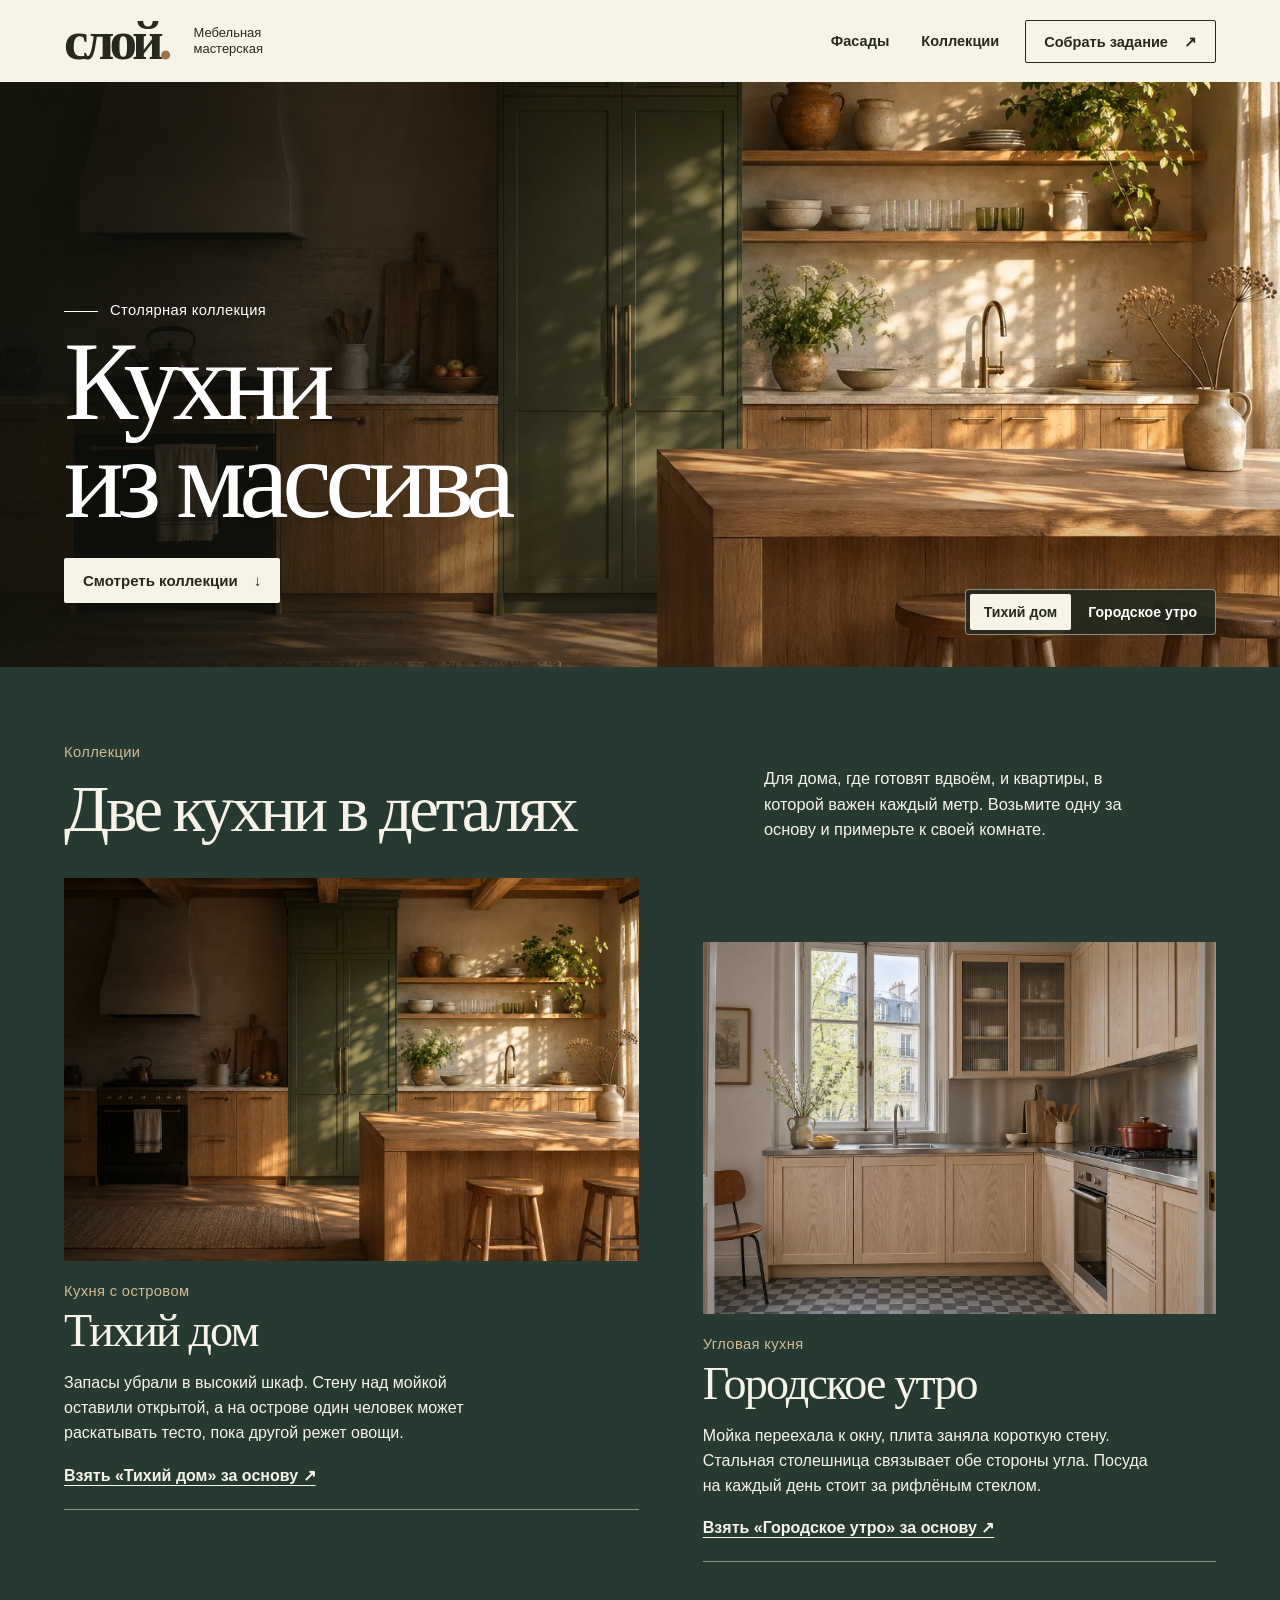
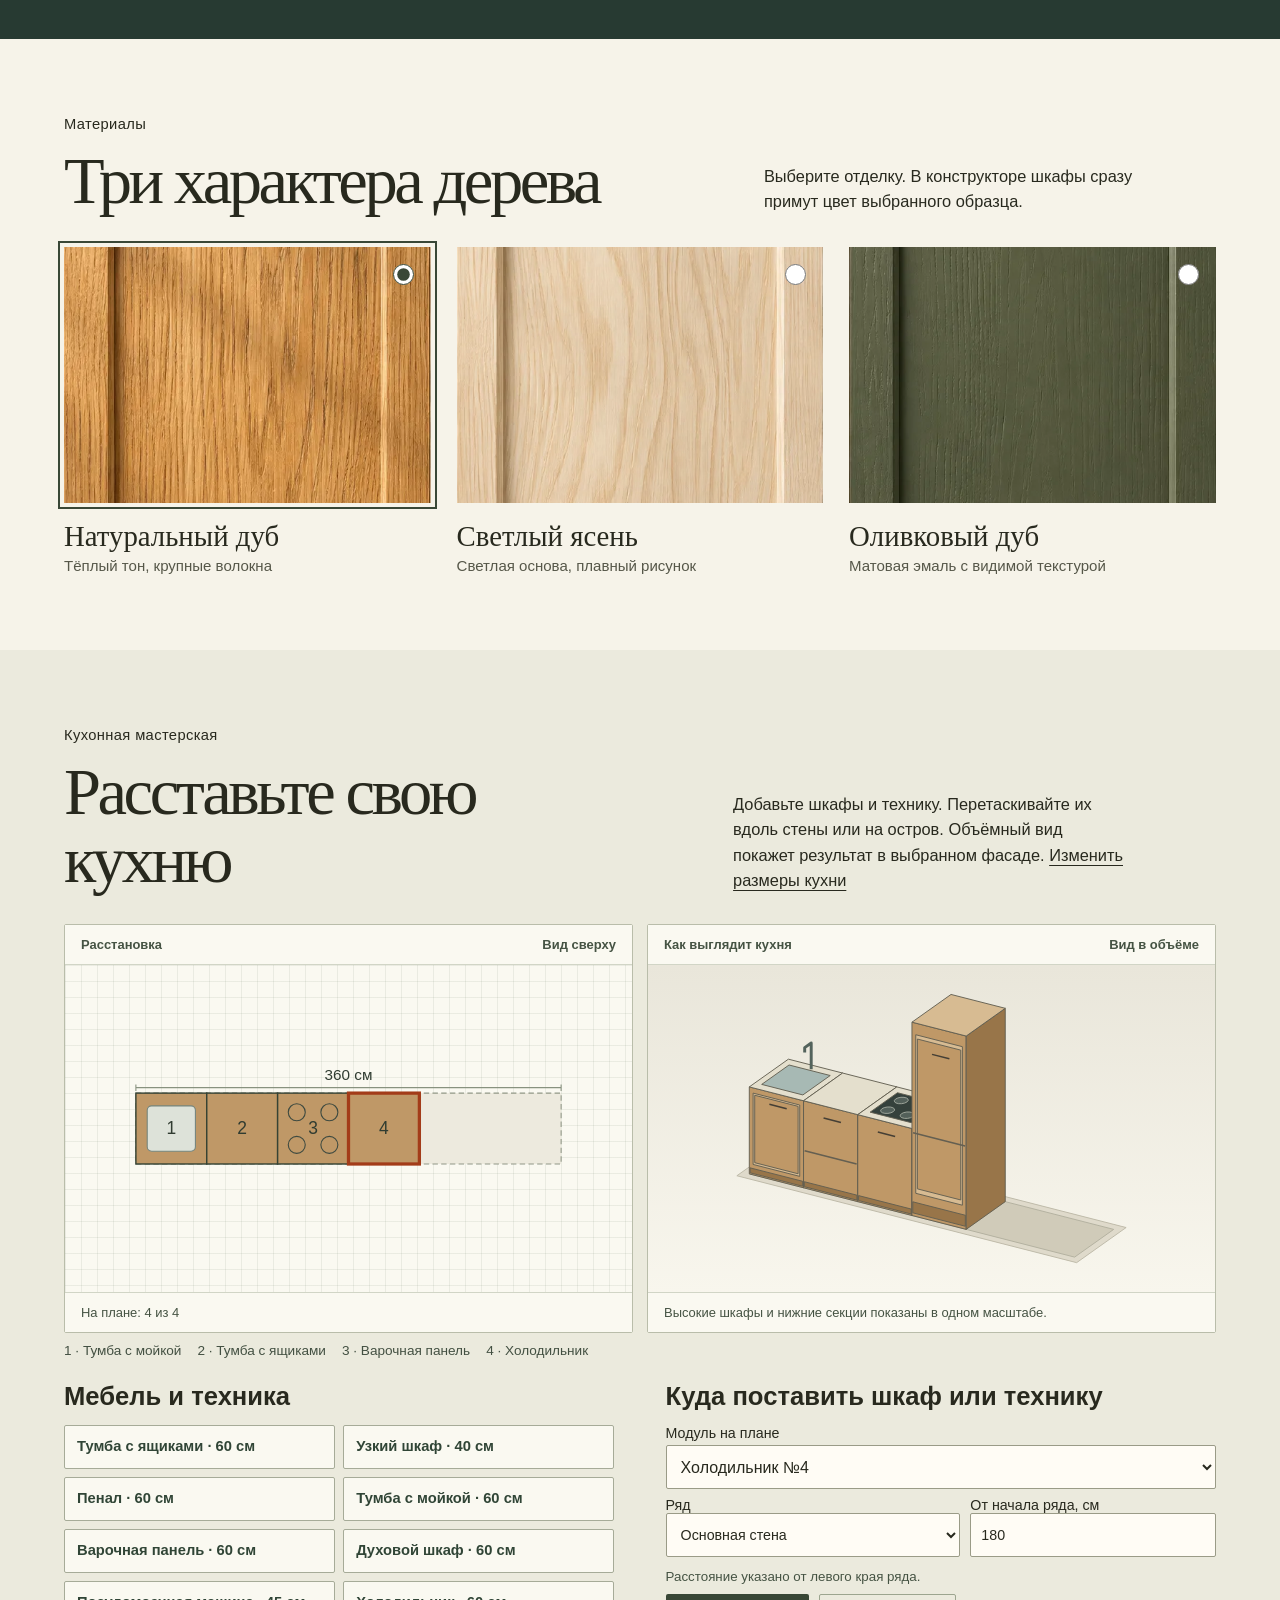
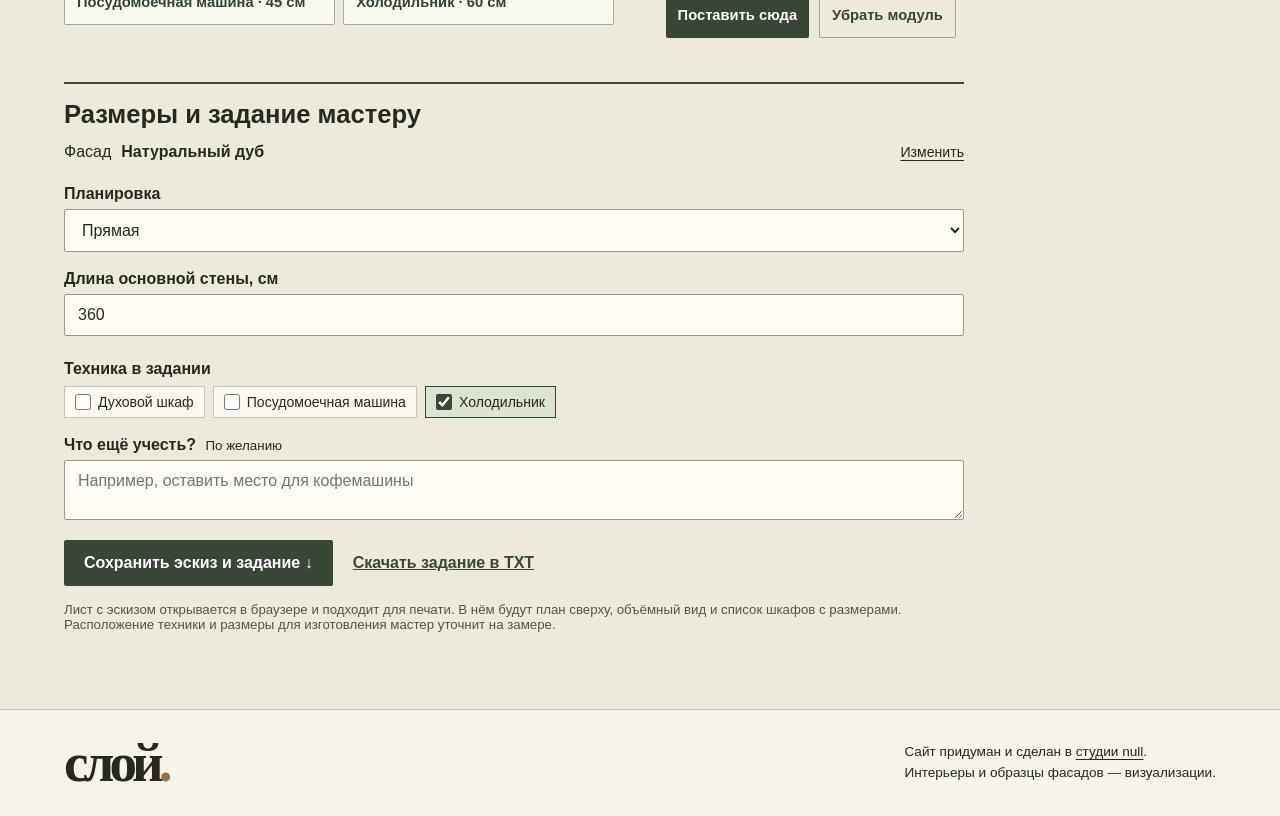
==== commit 2b32af68: "Publish customer-focused copy across all four portfolio cases" ====
--- a/sloy/index.html
+++ b/sloy/index.html
@@ -15,9 +15,9 @@
 <div class="folio-copy"><p class="overline">Кухня с островом</p><h3>Тихий дом</h3><p>Запасы убрали в высокий шкаф. Стену над мойкой оставили открытой, а на острове один человек может раскатывать тесто, пока другой режет овощи.</p><a class="use-project" href="#brief">Взять «Тихий дом» за основу ↗</a></div></article>
 <article class="folio" data-project="city" data-layout="corner" data-finish="Светлый ясень" data-wall="280" data-return="190">
 <img src="assets/city.webp" loading="lazy" width="1536" height="1024" alt="Угловая кухня из светлого ясеня со стальной столешницей и мойкой у окна">
-<div class="folio-copy"><p class="overline">Угловая кухня</p><h3>Городское утро</h3><p>Мойка переехала к окну, плита заняла короткую стену. Стальная столешница связывает обе стороны угла. Часто используемая посуда стоит за рифлёным стеклом.</p><a class="use-project" href="#brief">Взять «Городское утро» за основу ↗</a></div></article>
+<div class="folio-copy"><p class="overline">Угловая кухня</p><h3>Городское утро</h3><p>Мойка переехала к окну, плита заняла короткую стену. Стальная столешница связывает обе стороны угла. Посуда на каждый день стоит за рифлёным стеклом.</p><a class="use-project" href="#brief">Взять «Городское утро» за основу ↗</a></div></article>
 </div></section>
-<section id="fronts" class="materials"><div class="section-intro"><div><p class="overline">Материалы</p><h2>Три характера дерева</h2></div><p>Одна форма фасада меняется от породы и отделки. Выберите образец для своей кухни.</p></div>
+<section id="fronts" class="materials"><div class="section-intro"><div><p class="overline">Материалы</p><h2>Три характера дерева</h2></div><p>Выберите отделку. В конструкторе шкафы сразу примут цвет выбранного образца.</p></div>
 <fieldset class="swatches"><legend class="sr">Фасад для вашего проекта</legend>
 <label><input type="radio" name="front" value="Натуральный дуб" checked><span class="sample oak"></span><span class="swatch-title">Натуральный дуб</span><span class="desc">Тёплый тон, крупные волокна</span></label>
 <label><input type="radio" name="front" value="Светлый ясень"><span class="sample ash"></span><span class="swatch-title">Светлый ясень</span><span class="desc">Светлая основа, плавный рисунок</span></label>
@@ -26,10 +26,10 @@
 <section id="brief" class="brief studio-planner"><div class="brief-copy"><p class="overline">Кухонная мастерская</p><h2>Расставьте свою кухню</h2><p>Добавьте шкафы и технику. Перетаскивайте их вдоль стены или на остров. Объёмный вид покажет результат в выбранном фасаде. <a href="#kitchen-form">Изменить размеры кухни</a></p></div>
 <div id="sketch" class="boards">
 <figure class="drawing"><div class="drawing-head"><strong>Расстановка</strong><span>Вид сверху</span></div><svg id="drawing" viewBox="0 0 520 300" xmlns="http://www.w3.org/2000/svg" role="img" aria-label="Интерактивная расстановка кухонных модулей"></svg><figcaption id="plan-caption"></figcaption></figure>
-<figure class="drawing volume"><div class="drawing-head"><strong>Как выглядит кухня</strong><span>Аксонометрия</span></div><svg id="volume" viewBox="0 0 520 300" xmlns="http://www.w3.org/2000/svg" role="img" aria-label="Объёмный вид вашей расстановки"></svg><figcaption>Высокие шкафы и нижние секции показаны в одном масштабе.</figcaption></figure></div>
+<figure class="drawing volume"><div class="drawing-head"><strong>Как выглядит кухня</strong><span>Вид в объёме</span></div><svg id="volume" viewBox="0 0 520 300" xmlns="http://www.w3.org/2000/svg" role="img" aria-label="Объёмный вид вашей расстановки"></svg><figcaption>Высокие шкафы и нижние секции показаны в одном масштабе.</figcaption></figure></div>
 <div class="plan-key" id="plan-key" aria-label="Номера на плане"></div>
 <div class="module-controls"><div><h3>Мебель и техника</h3><div class="palette" id="palette"></div></div>
-<div class="inspector"><h3>Положение модуля</h3><label for="module-list">Модуль на плане</label><select id="module-list"></select>
+<div class="inspector"><h3>Куда поставить шкаф или технику</h3><label for="module-list">Модуль на плане</label><select id="module-list"></select>
 <div class="pos-fields"><label>Ряд<select id="rail"></select></label><label>От начала ряда, см<input id="offset" type="number" min="0" step="1" inputmode="numeric"></label></div>
 <small id="row-origin"></small><div class="tool-actions"><button type="button" id="place">Поставить сюда</button><button type="button" id="remove">Убрать модуль</button></div>
 <p id="placement-info" role="status"></p></div></div>
@@ -42,5 +42,5 @@
 <label><input type="checkbox" name="equipment" value="Посудомоечная машина">Посудомоечная машина</label>
 <label><input type="checkbox" name="equipment" value="Холодильник">Холодильник</label></fieldset>
 <label for="notes">Что ещё учесть? <small>По желанию</small></label><textarea id="notes" maxlength="1500" rows="2" placeholder="Например, оставить место для кофемашины"></textarea>
-<a class="see-plan" href="#sketch">Посмотреть эскиз ↑</a><div class="exports"><button type="submit" value="sheet">Сохранить эскиз и задание ↓</button><button type="submit" class="text-export" value="text">Скачать задание в TXT</button></div><small>Лист с эскизом открывается в браузере и подходит для печати. В лист войдут оба вида и позиции модулей. Расположение техники и размеры для изготовления мастер уточнит на замере.</small><p id="status" role="status"></p></form></section></main>
-<footer><a class="mark" href="#main">слой<span>.</span></a><p>Концепт мебельной мастерской от <a href="https://yzotop.github.io/null-studio/#sloy">студии null</a>.<br>Интерьеры и образцы фасадов — визуализации.</p></footer></body></html>
+<a class="see-plan" href="#sketch">Посмотреть эскиз ↑</a><div class="exports"><button type="submit" value="sheet">Сохранить эскиз и задание ↓</button><button type="submit" class="text-export" value="text">Скачать задание в TXT</button></div><small>Лист с эскизом открывается в браузере и подходит для печати. В нём будут план сверху, объёмный вид и список шкафов с размерами. Расположение техники и размеры для изготовления мастер уточнит на замере.</small><p id="status" role="status"></p></form></section></main>
+<footer><a class="mark" href="#main">слой<span>.</span></a><p>Сайт придуман и сделан в <a href="https://yzotop.github.io/null-studio/#sloy">студии null</a>.<br>Интерьеры и образцы фасадов — визуализации.</p></footer></body></html>
